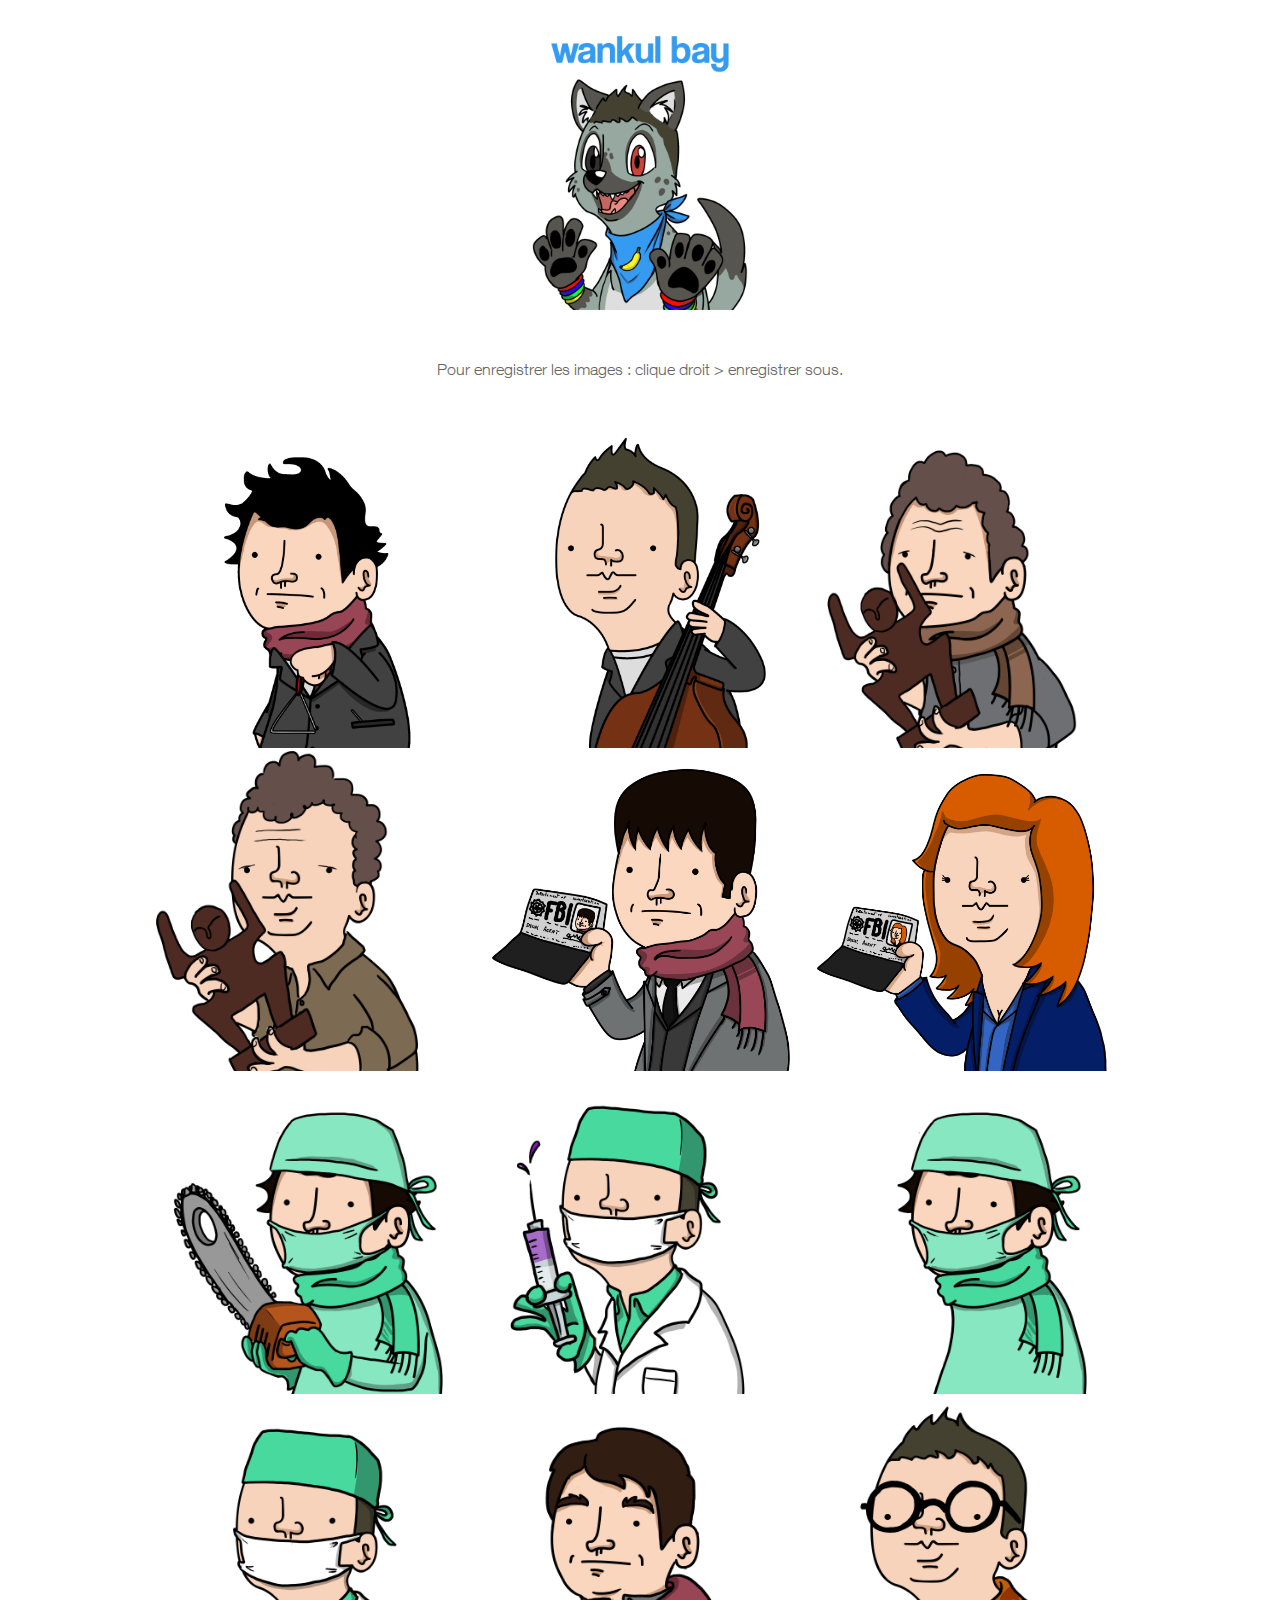
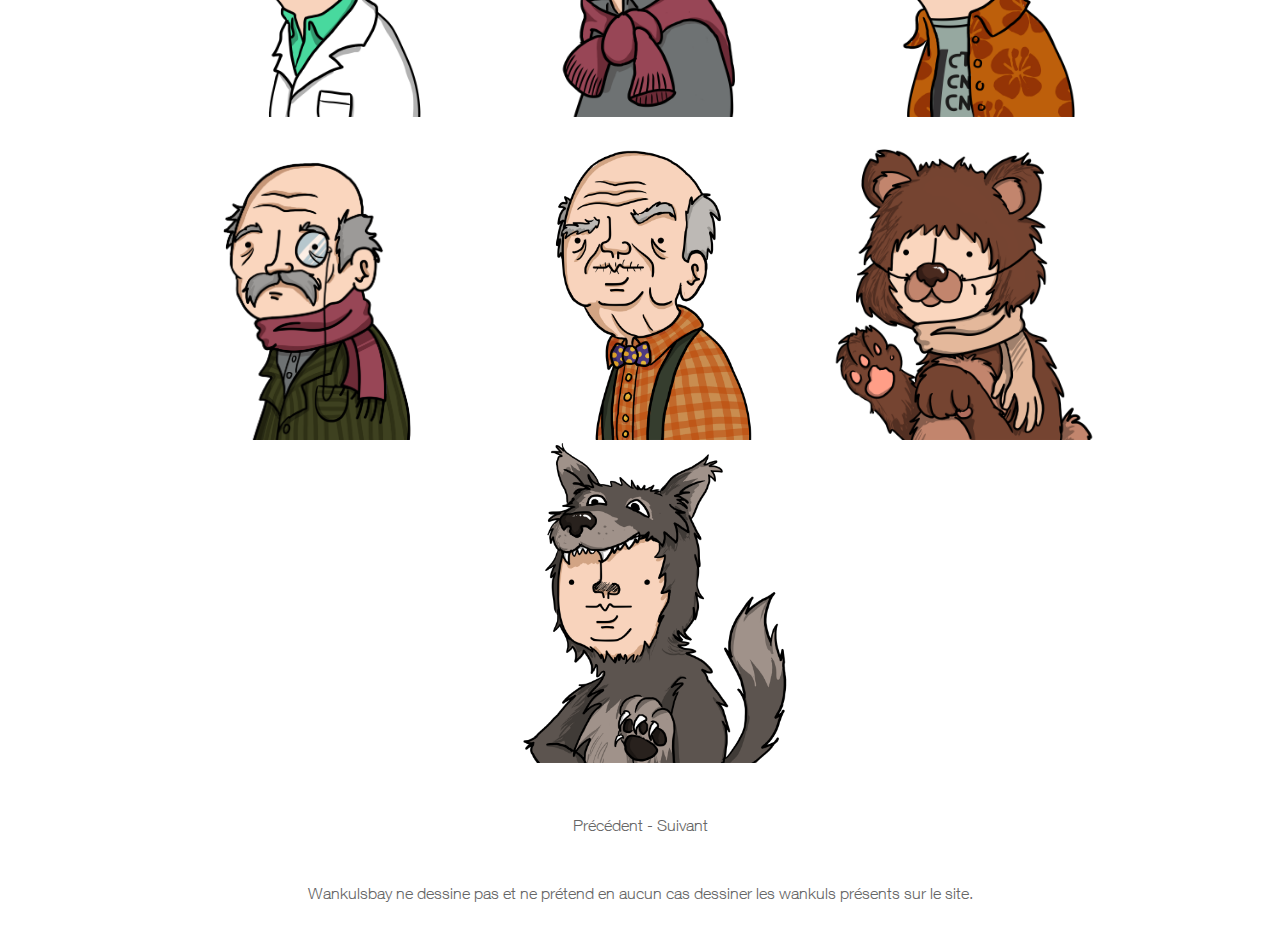
==== 10/index.htm @ ca073fc1 "Update index.htm" ====
<!DOCTYPE html>

<html>

		<meta charset="UTF-8">
		<meta name="description" content="Wankuls Bay est le premier site mettant la bibliothèque en libre accès.">
		<meta name="keywords" content="Wankul, Wankuls Bay, Wankuls.com, Wankil Studio">
		<meta name="title" content="Wankuls Bay - Liste des Wankuls">
		<title>Wankuls Bay - Bibliothèque de wankuls</title>
            	
		<link rel="stylesheet" type="text/css" href="css/style.css">
            	<link rel="shortcut icon" href="basics/favicon.ico" type="image/x-icon"/>
            
   </head>

  
<body>

	<p> <a href="http://www.wankulsbay.org/">
     	<img src= "basics/Wankulbaylogoblue.png" width="300" height="300" class="center"> 
     	</a>
     
     
     	<p> Pour enregistrer les images : clique droit > enregistrer sous. </p>
     
      <p> <p> <img src= "wankuls/orchestrelaink2.png" width="320" height="320"> <img src= "wankuls/orchestreterra2.png" width="320" height="320"> <img src= "wankuls/denislaink.png" width="320" height="320"> <img src= "wankuls/denisterra.png" width="320" height="320"> <img src= "wankuls/detectivelaink.png" width="320" height="320"> <img src= "wankuls/detectiveterra.png" width="320" height="320"><img src= "wankuls/doclaink.png" width="320" height="320"> <img src= "wankuls/docterra.png" width="320" height="320"><img src= "wankuls/doclaink2.png" width="320" height="320"> <img src= "wankuls/docterra2.png" width="320" height="320"><img src= "wankuls/fredlaink.png" width="320" height="320"> <img src= "wankuls/jamyterra.png" width="320" height="320"> <img src= "wankuls/papylaink.png" width="320" height="320"> <img src= "wankuls/papyterra.png" width="320" height="320"> <img src= "wankuls/ourslaink.png" width="320" height="320"> <img src= "wankuls/loupterra.png" width="320" height="320"> </p>
  

  <p><a href="https://wankulsbay.github.io/9">Précédent</a> - <a href="https://wankulsbay.github.io/11">Suivant</a></p>

  
<footer>Wankulsbay ne dessine pas et ne prétend en aucun cas dessiner les wankuls présents sur le site.</footer>

   </body>

</html>
---- 10/css/style.css ----
img.center {
  display: block;
  margin-left: auto;
  margin-right: auto;
} 

@font-face{
  font-family:'HelveticaLight';
  src: url('../fonts/helvetica_light/ae1656aa-5f8f-4905-aed0-93e667bd6e4a.eot');
  src: url('../fonts/helvetica_light/ae1656aa-5f8f-4905-aed0-93e667bd6e4a.eot?iefix') format('eot'), 
       url('../fonts/helvetica_light/530dee22-e3c1-4e9f-bf62-c31d510d9656.woff') format('woff'), 
       url('../fonts/helvetica_light/688ab72b-4deb-4e15-a088-89166978d469.ttf') format('truetype'), 
       url('../fonts/helvetica_light/7816f72f-f47e-4715-8cd7-960e3723846a.svg#7816f72f-f47e-4715-8cd7-960e3723846a') format('svg');
  font-weight: normal;
  font-style: normal;
}

body, h1, p.lead, footer {
	color: #666666;
	font-family: 'HelveticaLight', 'Helvetica Neue', Helvetica, Arial, sans-serif;
}

p, body, h1, footer {
    margin-top: 10px;
    margin-bottom: 50px;
    margin-right: 40px;
    margin-left: 40px;
}

 p, footer {
    text-align: center;
}

a:link {
    color: #666666;
    text-decoration: none;


}
a:visited {
        text-decoration: none;
color: #666666;

}

a:hover {
text-decoration: none;
color: #349bf0;

}
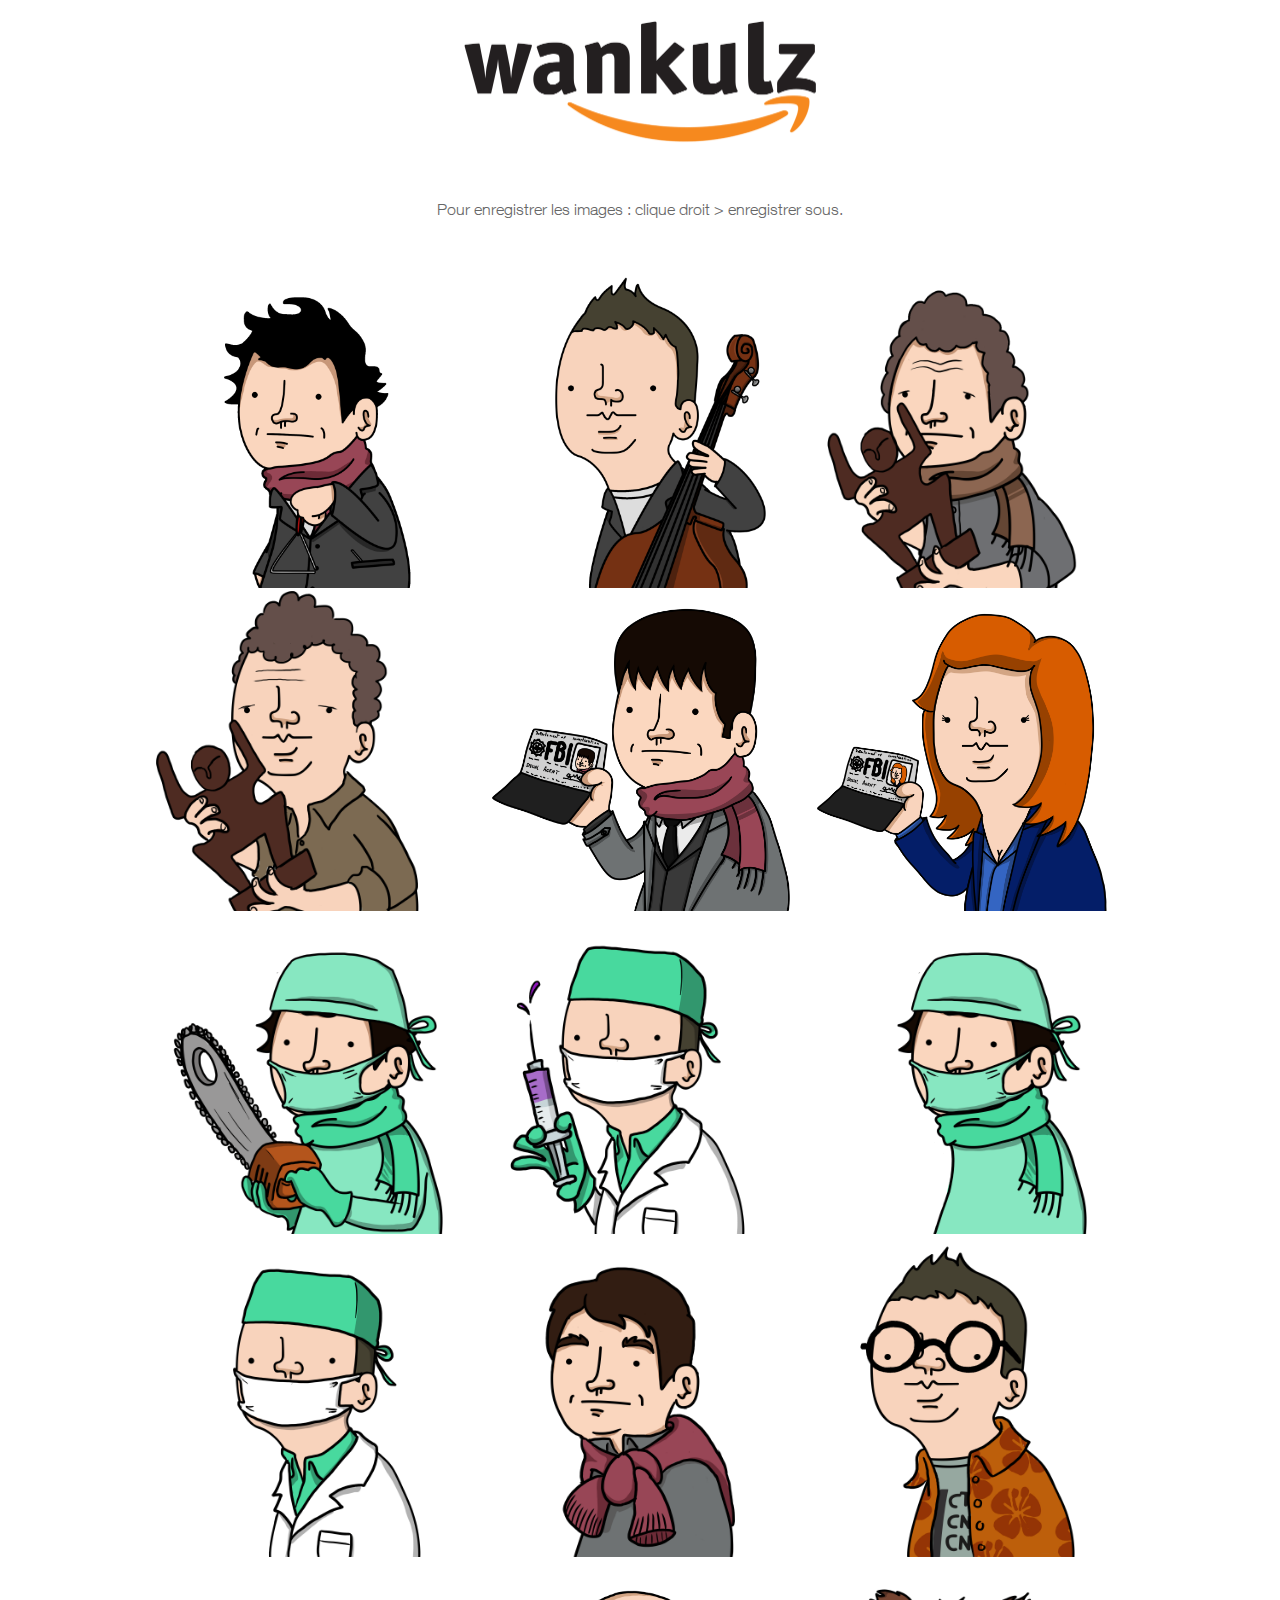
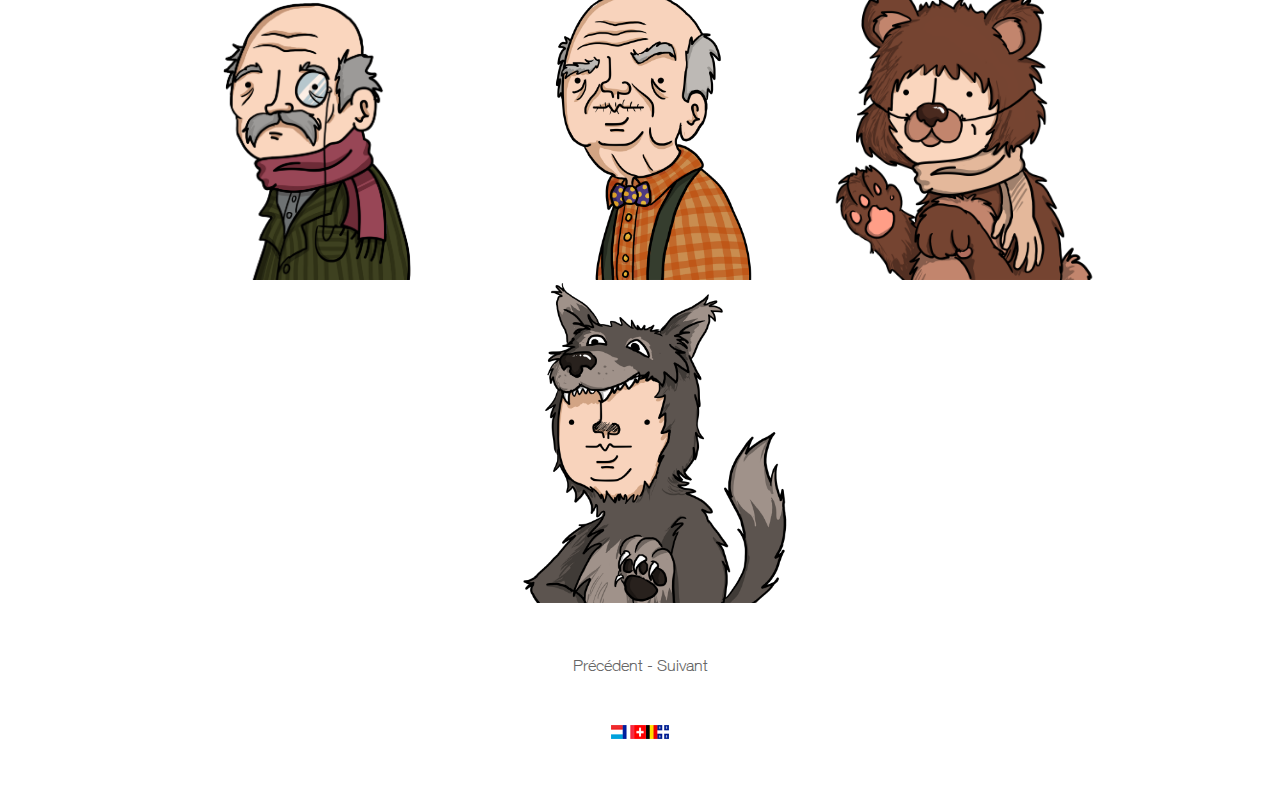
==== commit 77642758: "Update index.htm" ====
--- a/10/index.htm
+++ b/10/index.htm
@@ -3,10 +3,10 @@
 <html>
 
 		<meta charset="UTF-8">
-		<meta name="description" content="Wankuls Bay est le premier site mettant la bibliothèque en libre accès.">
-		<meta name="keywords" content="Wankul, Wankuls Bay, Wankuls.com, Wankil Studio">
-		<meta name="title" content="Wankuls Bay - Liste des Wankuls">
-		<title>Wankuls Bay - Bibliothèque de wankuls</title>
+		<meta name="description" content="Wankulz.ch est un répertoire  à wankuls respectueux de leurs auteurs.">
+		<meta name="keywords" content="Wankulz, wankuls, wankul, wankulz.ch, Wankulz, Wankul bay, wankuls bay, Wankil Studio">
+		<meta name="title" content="Wankulz - De A à Z">
+		<title>Wankulz - De A à Z</title>
             	
 		<link rel="stylesheet" type="text/css" href="css/style.css">
             	<link rel="shortcut icon" href="basics/favicon.ico" type="image/x-icon"/>
@@ -16,8 +16,8 @@
   
 <body>
 
-	<p> <a href="http://www.wankulsbay.org/">
-     	<img src= "basics/Wankulbaylogoblue.png" width="300" height="300" class="center"> 
+	<p> <a href="https://www.wankulz.ch/">
+     	<img src= "basics/wankulzlogo.png" width="500" height="140" class="center"> 
      	</a>
      
      
@@ -26,10 +26,10 @@
       <p> <p> <img src= "wankuls/orchestrelaink2.png" width="320" height="320"> <img src= "wankuls/orchestreterra2.png" width="320" height="320"> <img src= "wankuls/denislaink.png" width="320" height="320"> <img src= "wankuls/denisterra.png" width="320" height="320"> <img src= "wankuls/detectivelaink.png" width="320" height="320"> <img src= "wankuls/detectiveterra.png" width="320" height="320"><img src= "wankuls/doclaink.png" width="320" height="320"> <img src= "wankuls/docterra.png" width="320" height="320"><img src= "wankuls/doclaink2.png" width="320" height="320"> <img src= "wankuls/docterra2.png" width="320" height="320"><img src= "wankuls/fredlaink.png" width="320" height="320"> <img src= "wankuls/jamyterra.png" width="320" height="320"> <img src= "wankuls/papylaink.png" width="320" height="320"> <img src= "wankuls/papyterra.png" width="320" height="320"> <img src= "wankuls/ourslaink.png" width="320" height="320"> <img src= "wankuls/loupterra.png" width="320" height="320"> </p>
   
 
-  <p><a href="https://wankulsbay.github.io/9">Précédent</a> - <a href="https://wankulsbay.github.io/11">Suivant</a></p>
+  <p><a href="https://wankulz.github.io/9">Précédent</a> - <a href="https://wankulz.github.io/11">Suivant</a></p>
 
   
-<footer>Wankulsbay ne dessine pas et ne prétend en aucun cas dessiner les wankuls présents sur le site.</footer>
+	<footer><p><img src= "basics/flags.png" width="58.88" height="14.28"></p></footer>
 
    </body>
 
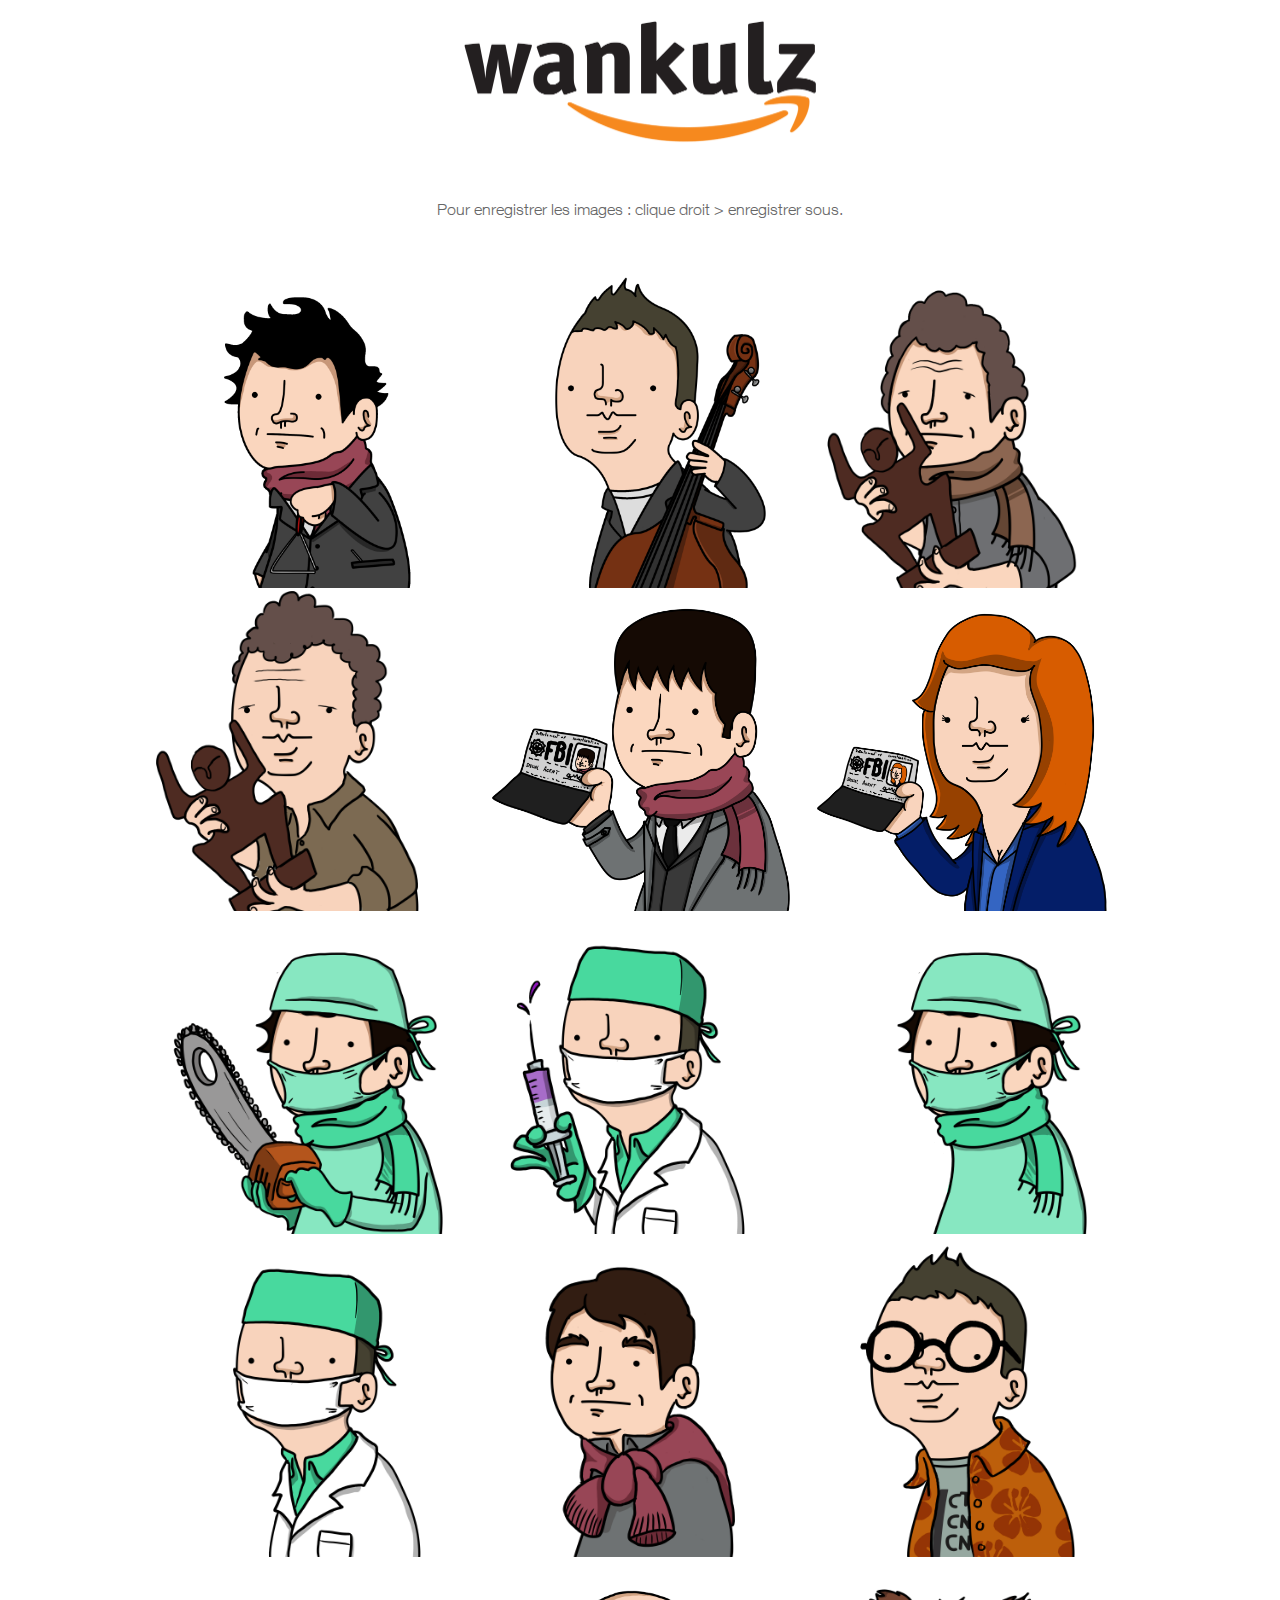
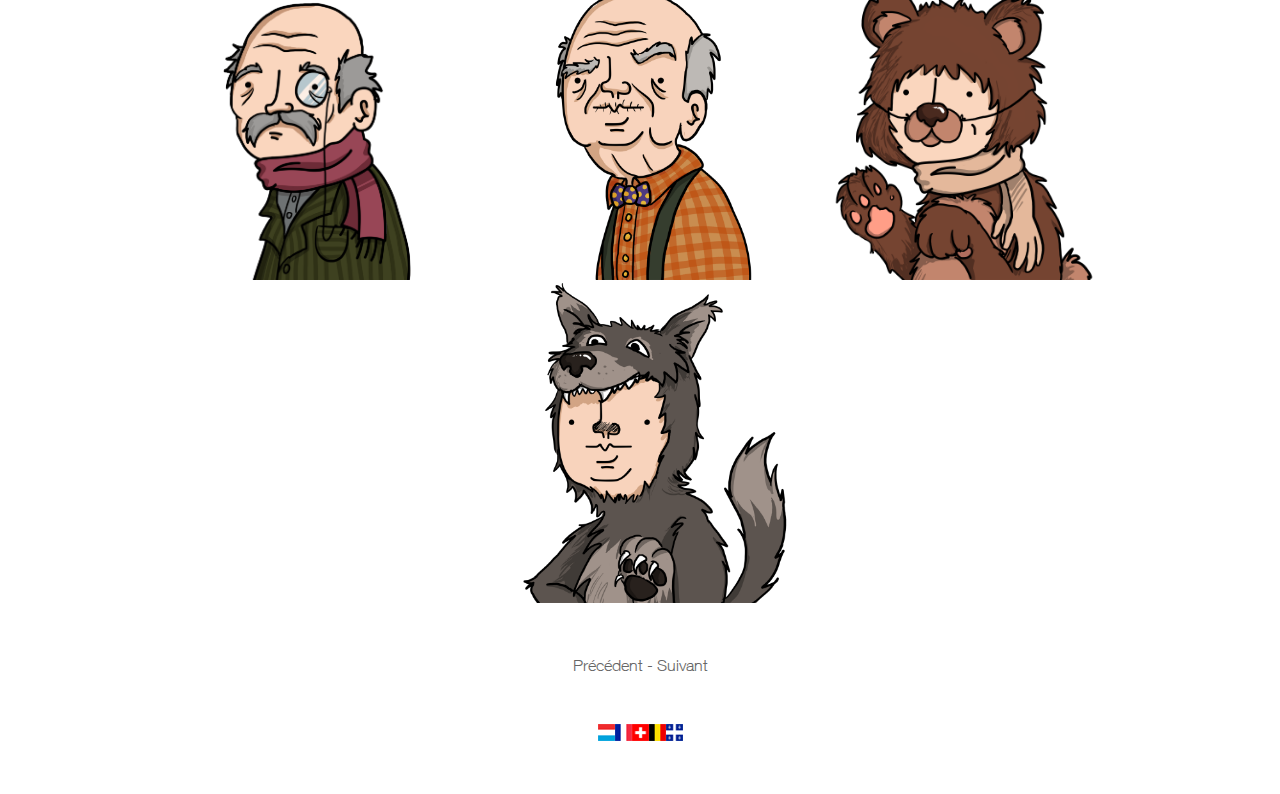
==== commit 23b43267: "Update index.htm" ====
--- a/10/index.htm
+++ b/10/index.htm
@@ -29,7 +29,7 @@
   <p><a href="https://wankulz.github.io/9">Précédent</a> - <a href="https://wankulz.github.io/11">Suivant</a></p>
 
   
-	<footer><p><img src= "basics/flags.png" width="58.88" height="14.28"></p></footer>
+	<footer><p><img src= "basics/flags.png" width="85" height="16.8"></p></footer>
 
    </body>
 
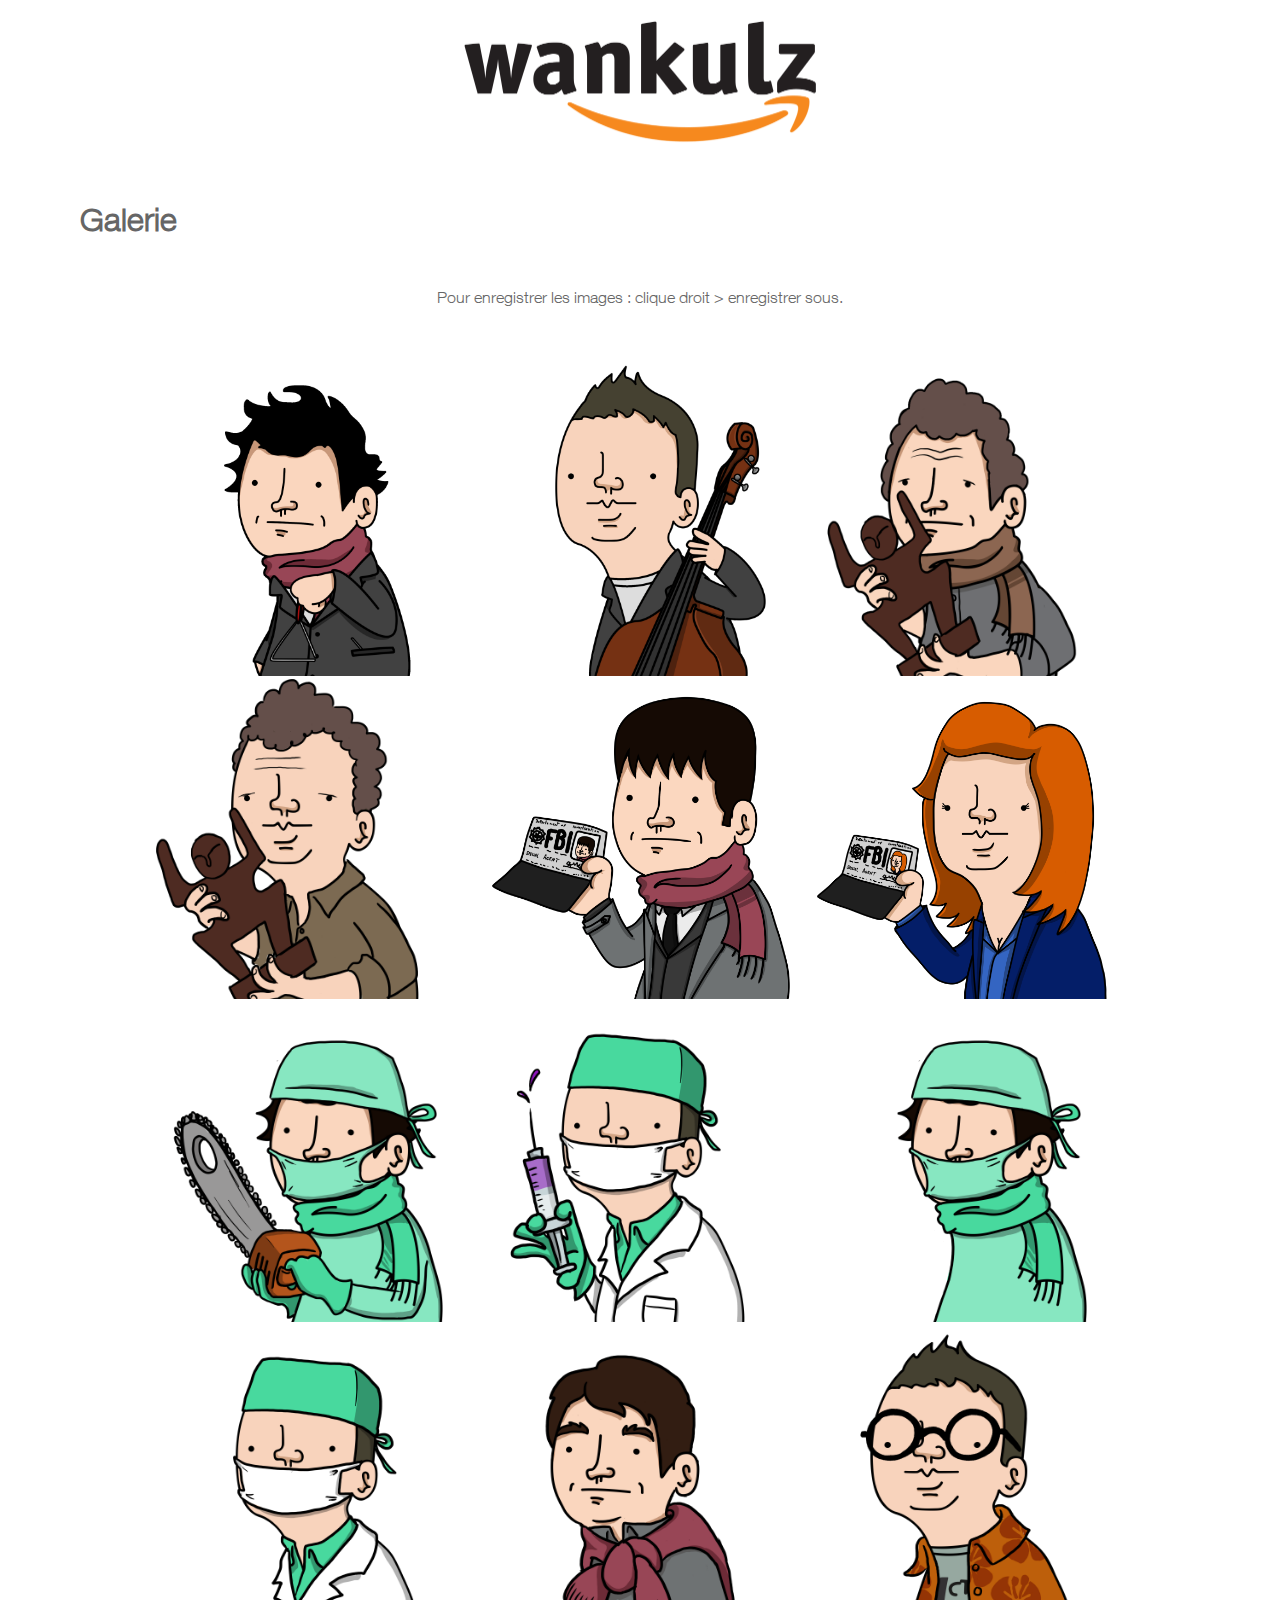
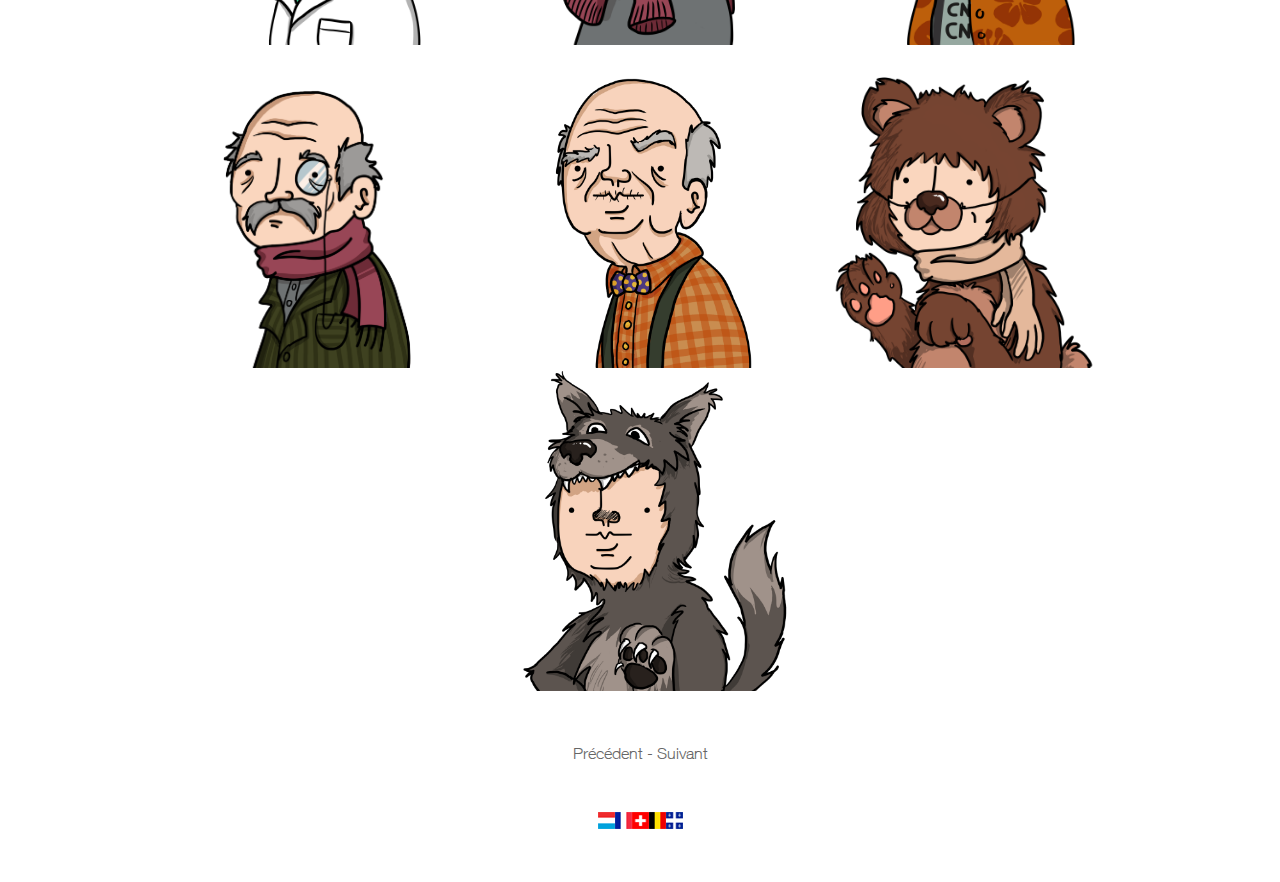
==== commit 9bf9d03d: "Update index.htm" ====
--- a/10/index.htm
+++ b/10/index.htm
@@ -20,6 +20,7 @@
      	<img src= "basics/wankulzlogo.png" width="500" height="140" class="center"> 
      	</a>
      
+	<h1>Galerie</h1>
      
      	<p> Pour enregistrer les images : clique droit > enregistrer sous. </p>
      
--- a/10/css/style.css
+++ b/10/css/style.css
@@ -45,7 +45,7 @@
 
 a:hover {
 text-decoration: none;
-color: #349bf0;
+color: #f6891e;
 
 }
 
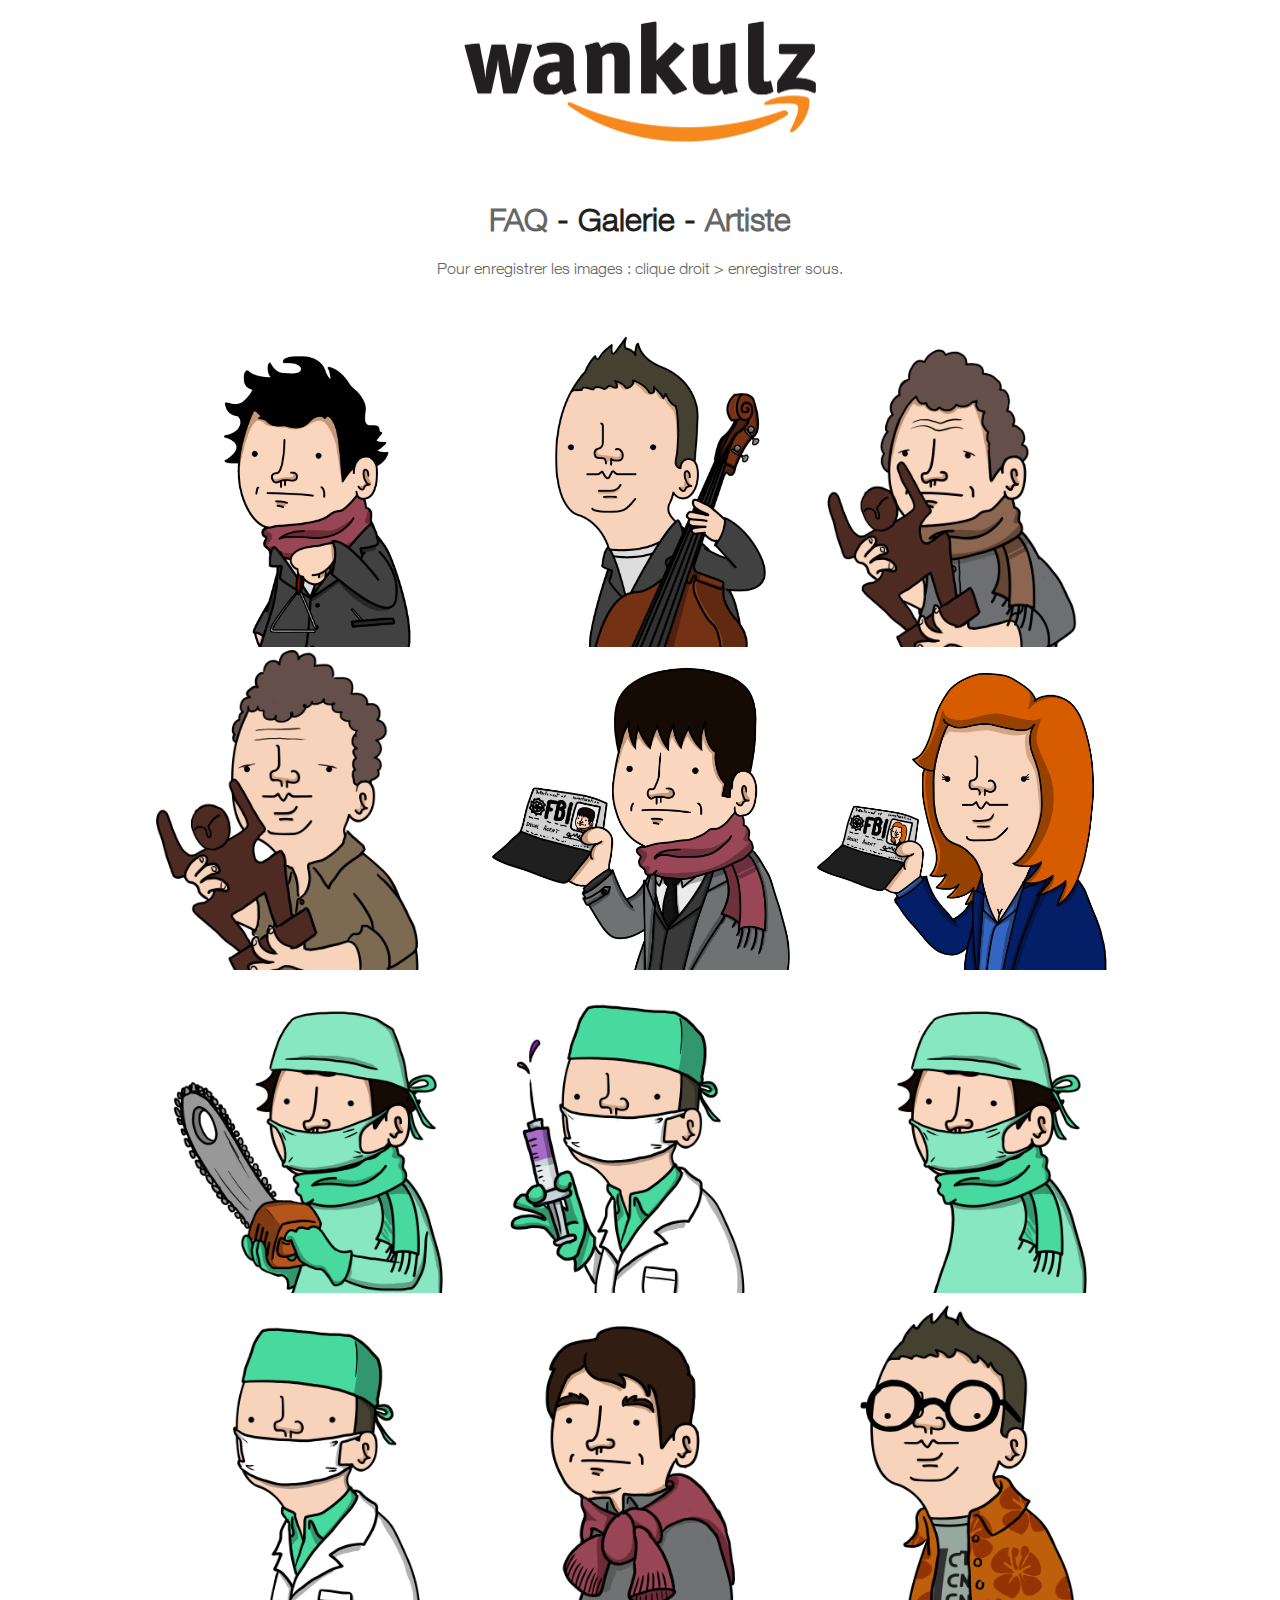
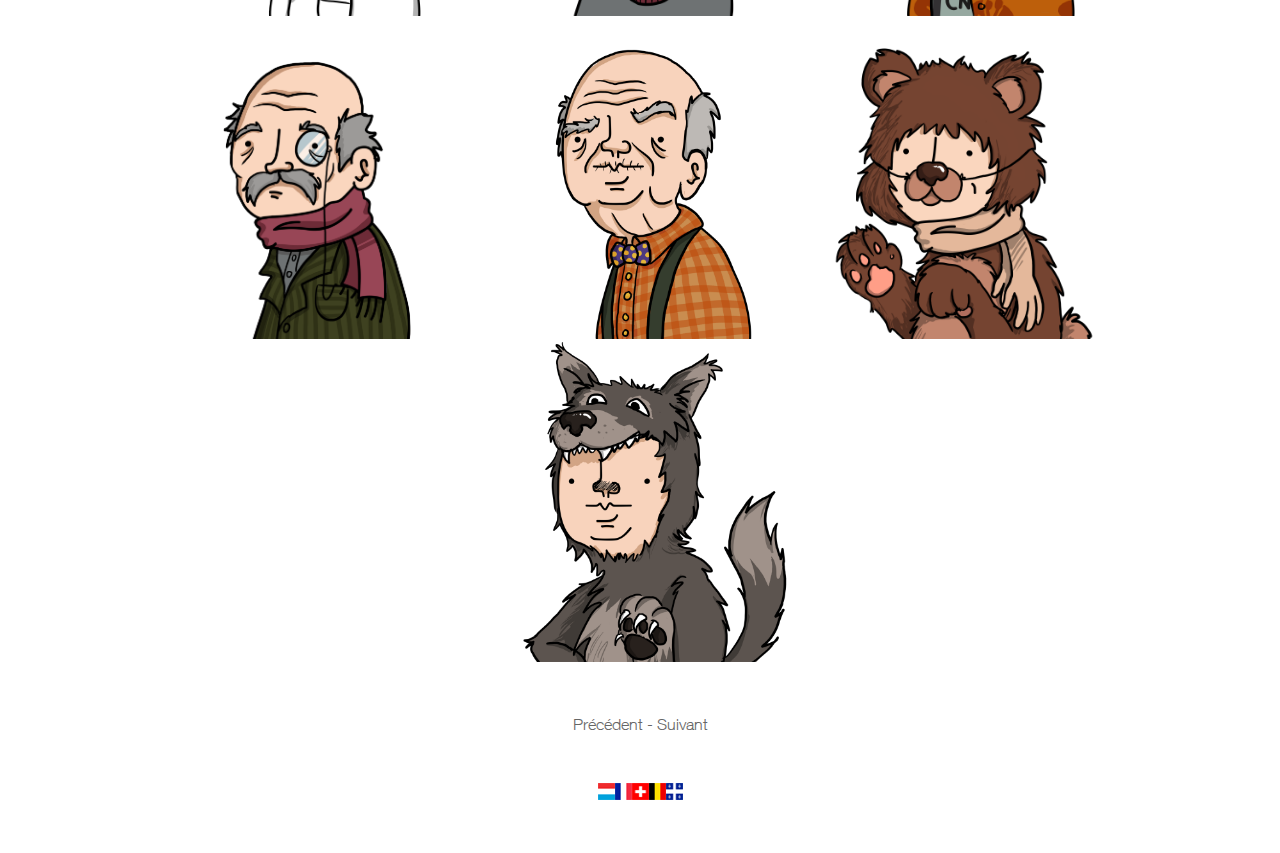
==== commit 05a250b8: "Update index.htm" ====
--- a/10/index.htm
+++ b/10/index.htm
@@ -20,7 +20,7 @@
      	<img src= "basics/wankulzlogo.png" width="500" height="140" class="center"> 
      	</a>
      
-	<h1>Galerie</h1>
+	<h1><a href="https://wankulz.ch/faq">FAQ</a> - Galerie - <a href="https://wankulz.ch/artiste">Artiste</a></h1> 
      
      	<p> Pour enregistrer les images : clique droit > enregistrer sous. </p>
      
--- a/10/css/style.css
+++ b/10/css/style.css
@@ -15,19 +15,24 @@
   font-style: normal;
 }
 
-body, h1, p.lead, footer {
+body, p.lead, footer {
 	color: #666666;
 	font-family: 'HelveticaLight', 'Helvetica Neue', Helvetica, Arial, sans-serif;
 }
 
-p, body, h1, footer {
+h1 {
+	color: #231f20;
+	font-family: 'HelveticaLight', 'Helvetica Neue', Helvetica, Arial, sans-serif;
+}
+
+p, body, footer {
     margin-top: 10px;
     margin-bottom: 50px;
     margin-right: 40px;
     margin-left: 40px;
 }
 
- p, footer {
+ h1, p, footer {
     text-align: center;
 }
 
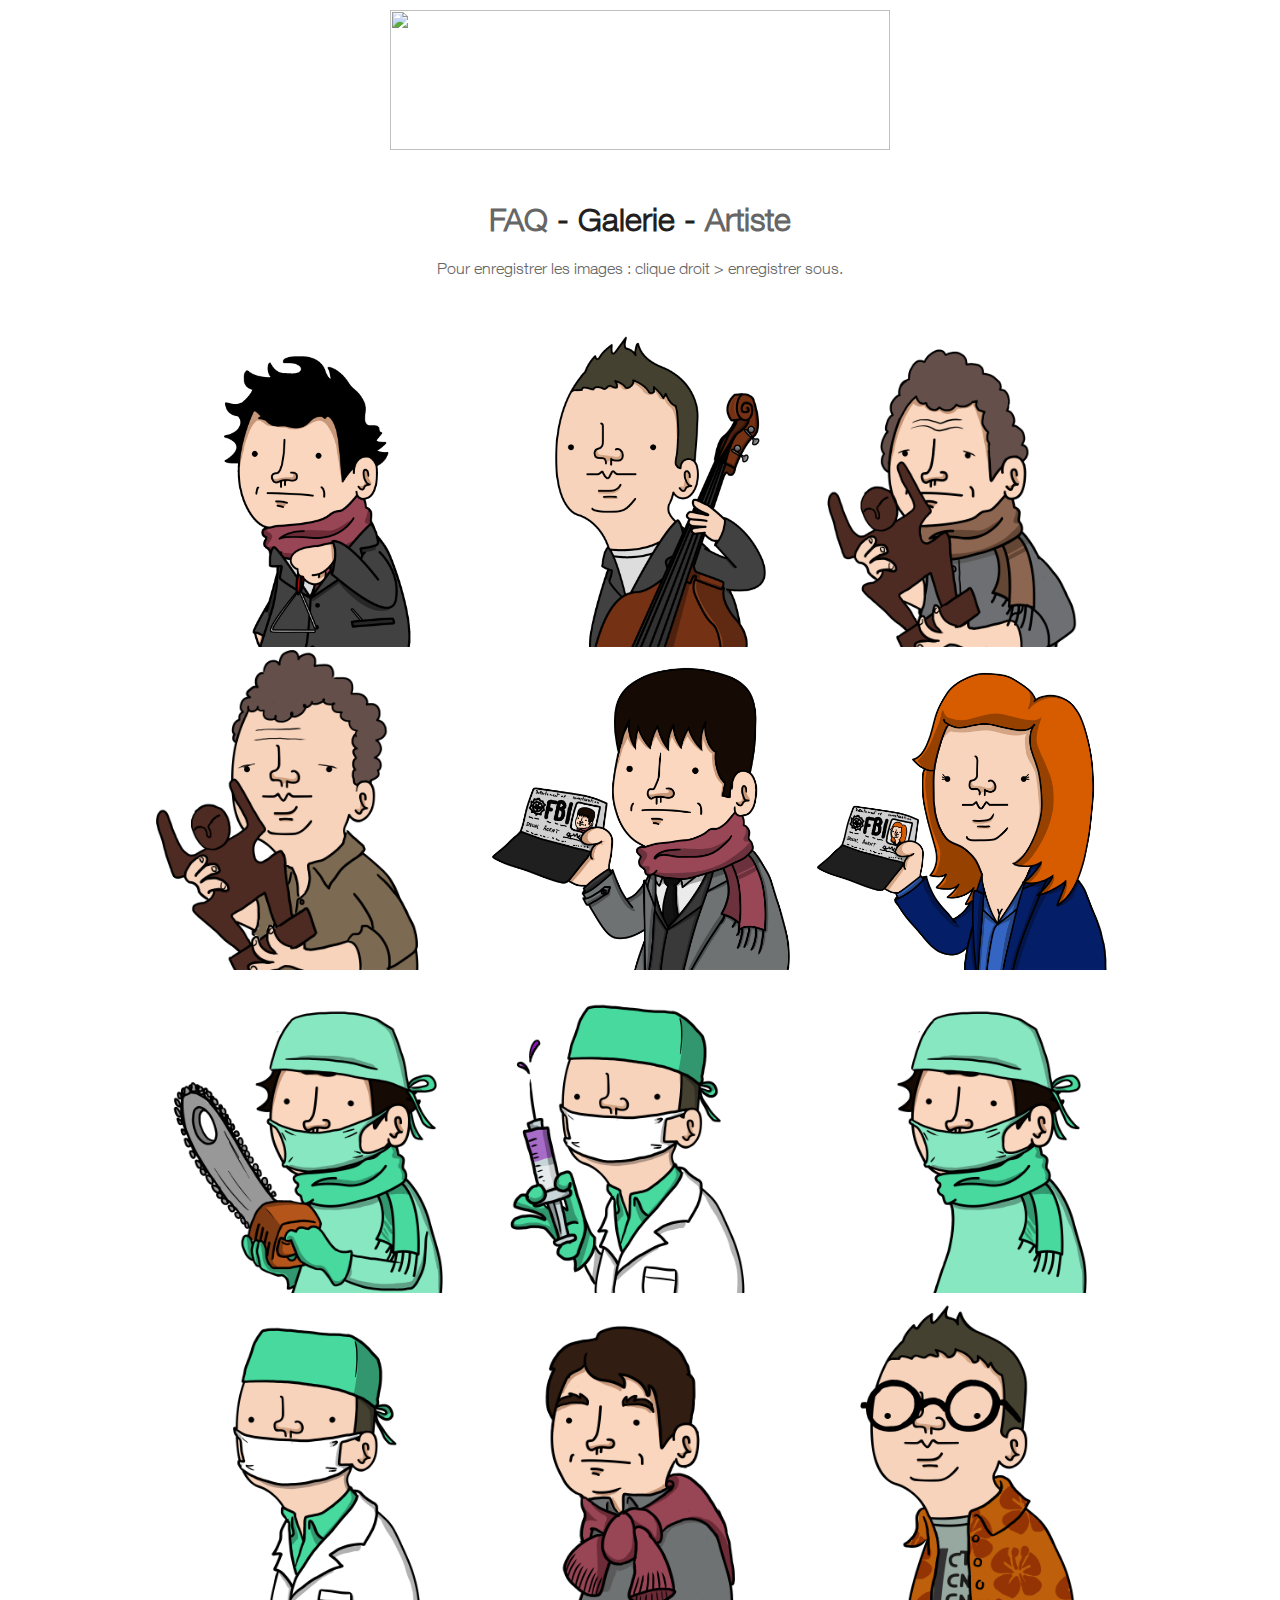
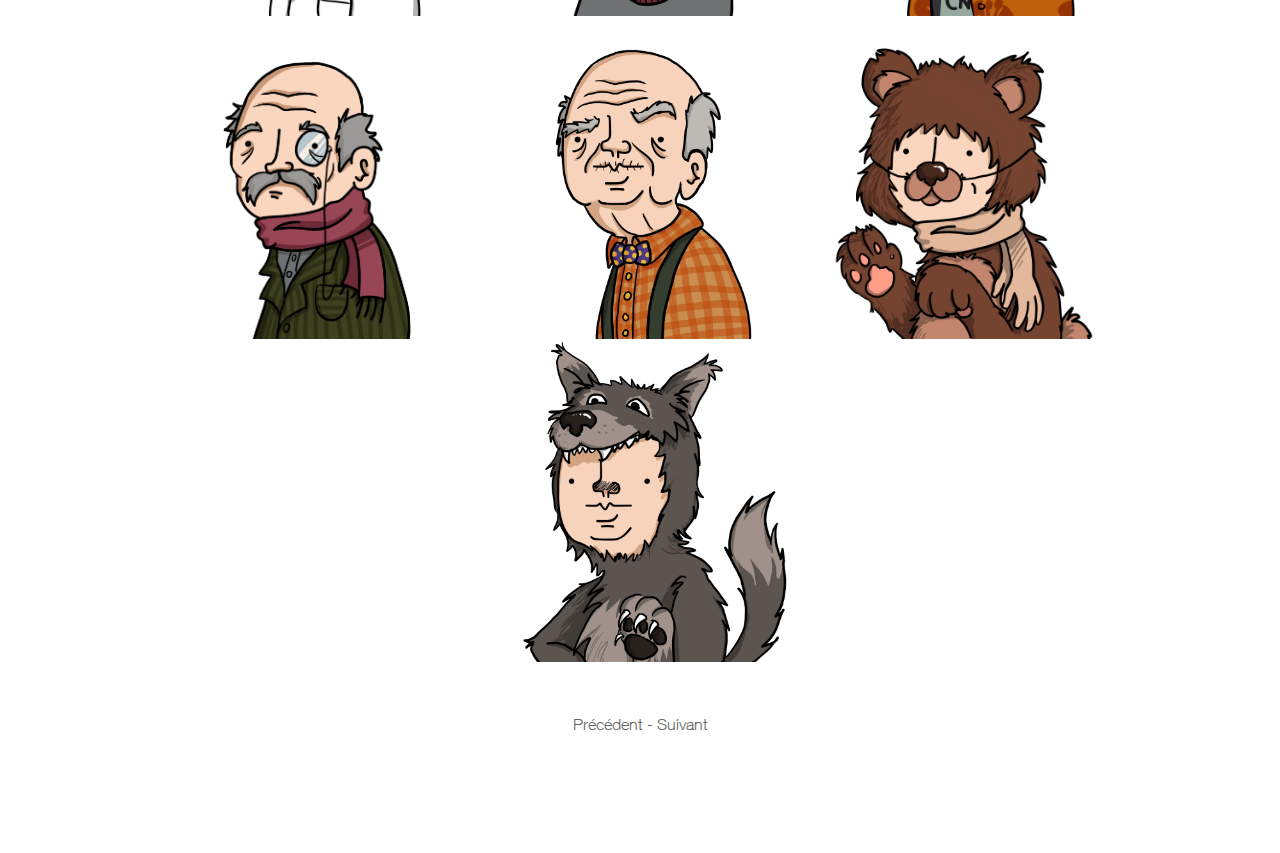
==== commit 5010e0b9: "Update index.htm" ====
--- a/10/index.htm
+++ b/10/index.htm
@@ -6,7 +6,7 @@
 		<meta name="description" content="Wankulz.ch est un répertoire  à wankuls respectueux de leurs auteurs.">
 		<meta name="keywords" content="Wankulz, wankuls, wankul, wankulz.ch, Wankulz, Wankul bay, wankuls bay, Wankil Studio">
 		<meta name="title" content="Wankulz - De A à Z">
-		<title>Wankulz - De A à Z</title>
+		<title>Wankulz - Galerie Page 10</title>
             	
 		<link rel="stylesheet" type="text/css" href="css/style.css">
             	<link rel="shortcut icon" href="basics/favicon.ico" type="image/x-icon"/>
@@ -17,7 +17,7 @@
 <body>
 
 	<p> <a href="https://www.wankulz.ch/">
-     	<img src= "basics/wankulzlogo.png" width="500" height="140" class="center"> 
+     	<img src= "http://kastatic.ml/basics/wankulzlogo.png" width="500" height="140" class="center"> 
      	</a>
      
 	<h1><a href="https://wankulz.ch/faq">FAQ</a> - Galerie - <a href="https://wankulz.ch/artiste">Artiste</a></h1> 
@@ -30,7 +30,7 @@
   <p><a href="https://wankulz.github.io/9">Précédent</a> - <a href="https://wankulz.github.io/11">Suivant</a></p>
 
   
-	<footer><p><img src= "basics/flags.png" width="85" height="16.8"></p></footer>
+	<footer><p><img src= "http://kastatic.ml/basics/flags.png" width="85" height="16.8"></p></footer>
 
    </body>
 
